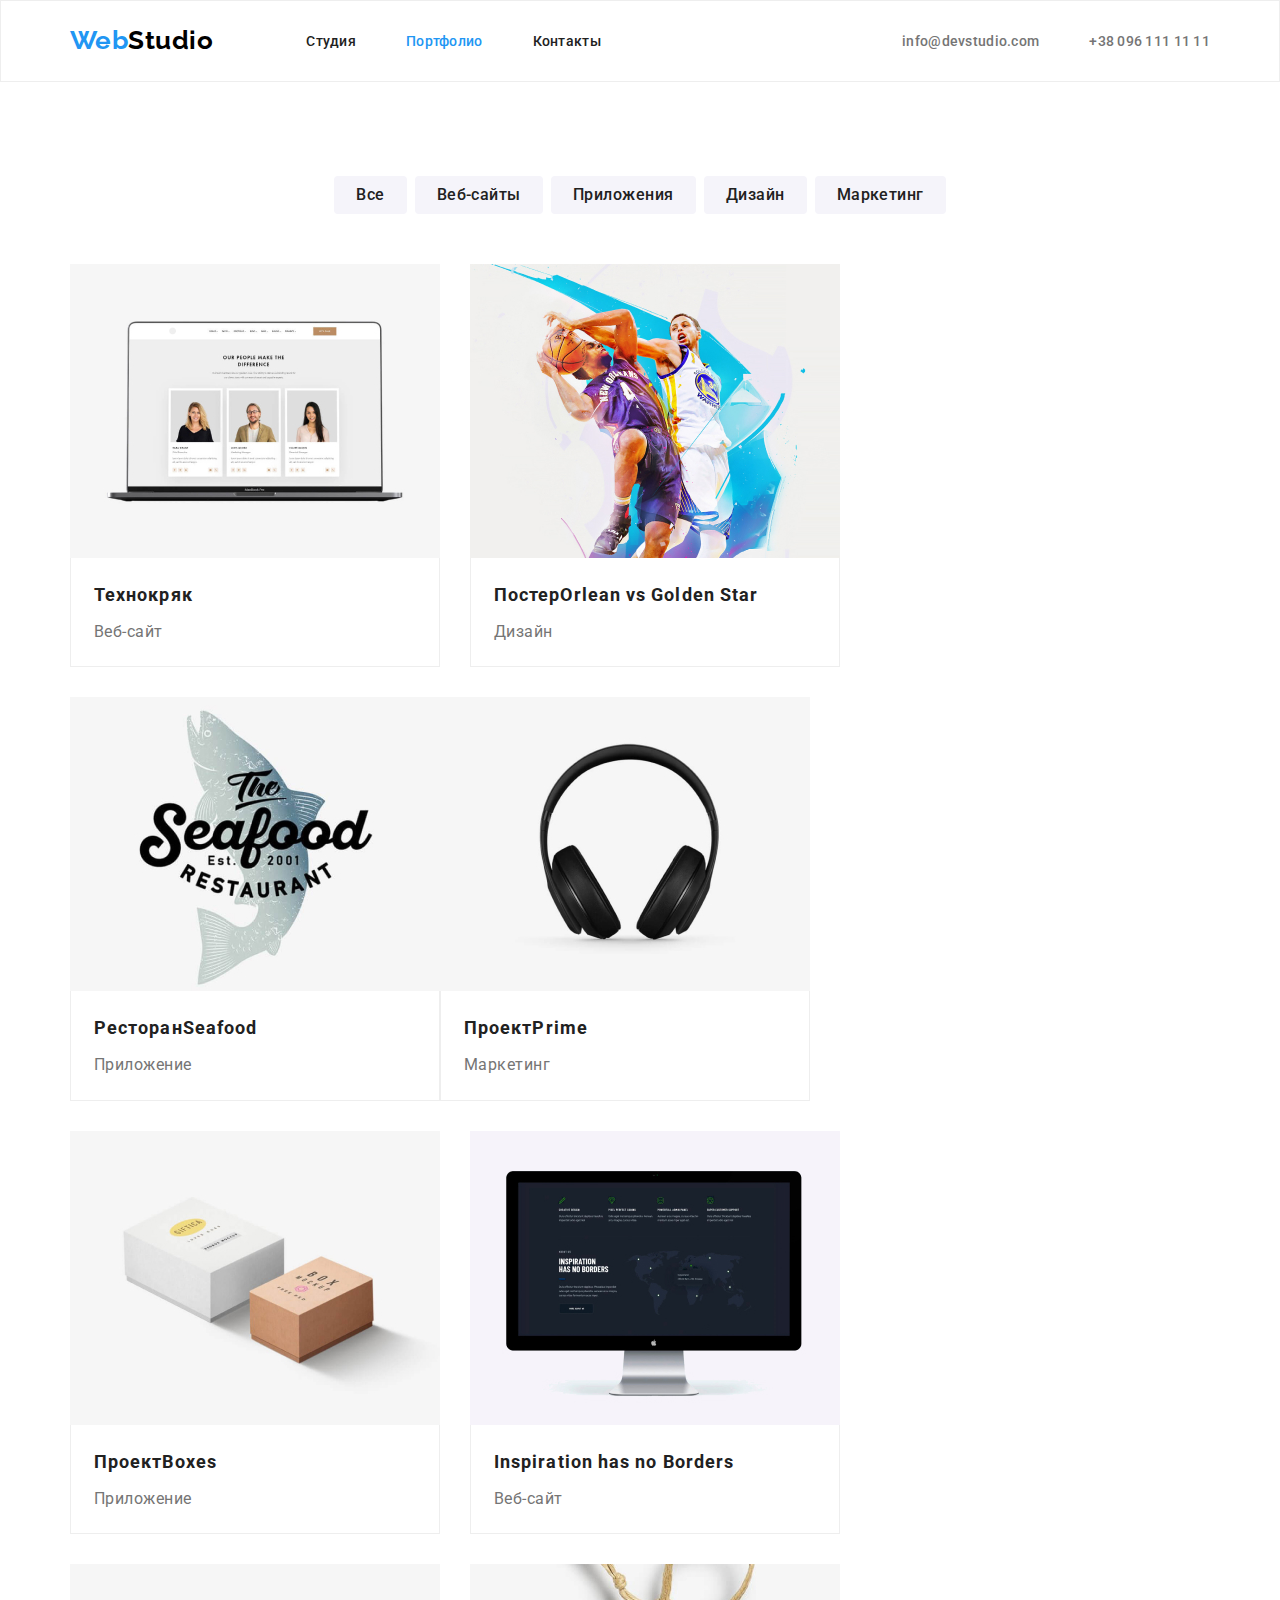
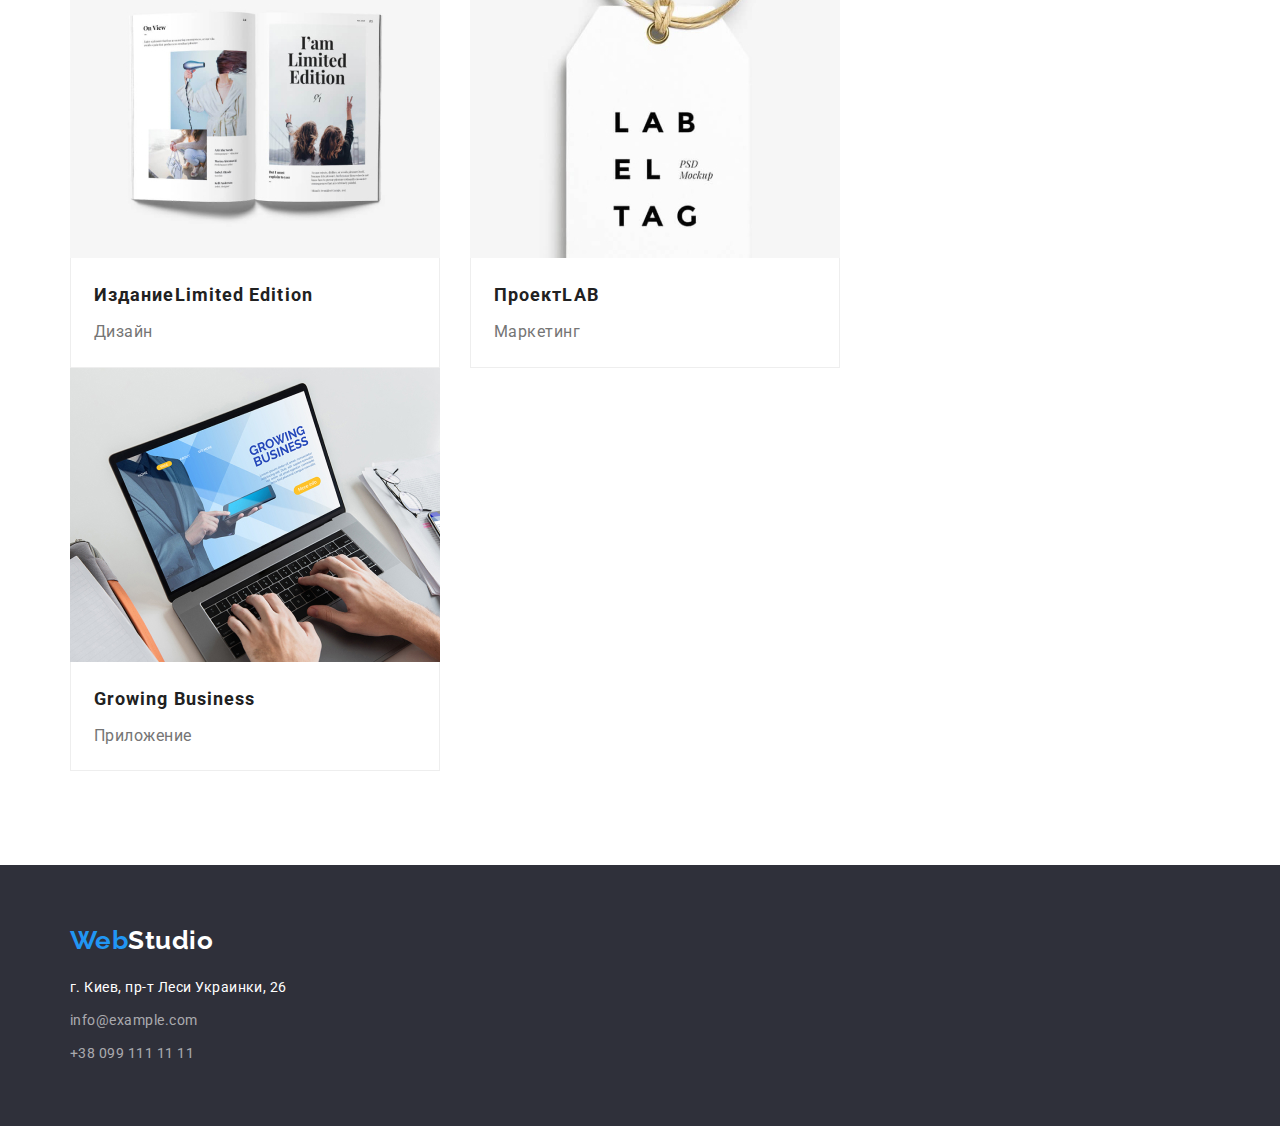
==== portfolio.html @ 7dd32507 "Hw 4" ====
<!DOCTYPE html>
<html lang="ru">
  <head>
    <meta charset="UTF-8" />
    <meta http-equiv="X-UA-Compatible" content="IE=edge" />
    <meta name="viewport" content="width=device-width, initial-scale=1.0" />
    <link
      href="https://fonts.googleapis.com/css2?family=Raleway:wght@700&family=Roboto:wght@400;500;700;900&display=swap"
      rel="stylesheet"
    />
    <link
      href="https://cdnjs.cloudflare.com/ajax/libs/modern-normalize/1.1.0/modern-normalize.min.css"
      rel="stylesheet"
    />
    <link href="./css/styles.css" rel="stylesheet" />
    <title>Портфолио</title>
  </head>
  <body>
    <!--Верхняя линия-->
    <header class="header-section">
      <div class="container header-items">
        <a class="logo-items" href="./index.html"
          ><span class="logo-web" lang="en">Web</span
          ><span class="logo-studio-header" lang="en">Studio</span></a
        >
        <nav class="navigation">
          <ul class="nav-list">
            <li class="nav-item">
              <a class="nav-link" href="./index.html">Студия</a>
            </li>
            <li class="nav-item">
              <a class="nav-link current" href="./portfolio.html">Портфолио</a>
            </li>
            <li class="nav-item"><a class="nav-link" href="">Контакты</a></li>
          </ul>
        </nav>
        <ul class="contact-list">
          <li class="contact-item">
            <a
              class="contact-link icon-envelope"
              href="mailto:info@devstudio.com"
              >info@devstudio.com</a
            >
          </li>
          <li class="contact-item">
            <a class="contact-link icon-smartphone" href="tel:+380961111111"
              >+38 096 111 11 11</a
            >
          </li>
        </ul>
      </div>
    </header>
    <!--Портфолио главный контент -->
    <main>
      <!--Шапка-->
      <section class="section">
        <div class="container">
          <ul class="buttons-list">
            <li class="buttons-item">
              <button class="secondary-button" type="button">Все</button>
            </li>
            <li class="buttons-item">
              <button class="secondary-button" type="button">Веб-сайты</button>
            </li>
            <li class="buttons-item">
              <button class="secondary-button" type="button">Приложения</button>
            </li>
            <li class="buttons-item">
              <button class="secondary-button" type="button">Дизайн</button>
            </li>
            <li class="buttons-item">
              <button class="secondary-button" type="button">Маркетинг</button>
            </li>
          </ul>
          <ul class="portfolio-list">
            <li class="portfolio-item">
              <a href="">
                <img
                  src="./images/img4.jpg"
                  alt="Экран ноутбука с фото"
                  width="370"
              /></a>
              <div class="portfolio-text-wraper">
                <h3 class="portfolio-item-title">Технокряк</h3>
                <p class="portfolio-item-discription">Веб-сайт</p>
              </div>
            </li>
            <li class="portfolio-item">
              <a href="">
                <img
                  src="./images/img5.jpg"
                  alt="Баскетболисты с мячём"
                  width="370"
              /></a>
              <div class="portfolio-text-wraper">
                <h3 class="portfolio-item-title">
                  Постер<span lang="en">Orlean vs Golden Star</span>
                </h3>
                <p class="portfolio-item-discription">Дизайн</p>
              </div>
            </li>
            <li class="portfolio-item">
              <a href="">
                <img
                  src="./images/img6.jpg"
                  alt="Эмблема ресторана"
                  width="370"
              /></a>
              <div class="portfolio-text-wraper">
                <h3 class="portfolio-item-title">
                  Ресторан<span lang="en">Seafood</span>
                </h3>
                <p class="portfolio-item-discription">Приложение</p>
              </div>
            </li>
            <li class="portfolio-item">
              <a href="">
                <img src="./images/img7.jpg" alt="Наушники" width="370"
              /></a>
              <div class="portfolio-text-wraper">
                <h3 class="portfolio-item-title">
                  Проект<span lang="en">Prime</span>
                </h3>
                <p class="portfolio-item-discription">Маркетинг</p>
              </div>
            </li>
            <li class="portfolio-item">
              <a href="">
                <img
                  src="./images/img8.jpg"
                  alt="Две коробки с надписями"
                  width="370"
              /></a>
              <div class="portfolio-text-wraper">
                <h3 class="portfolio-item-title">
                  Проект<span lang="en">Boxes</span>
                </h3>
                <p class="portfolio-item-discription">Приложение</p>
              </div>
            </li>
            <li class="portfolio-item">
              <a href="">
                <img
                  src="./images/img9.jpg"
                  alt="Экран монитора с страницей"
                  width="370"
              /></a>
              <div class="portfolio-text-wraper">
                <h3 class="portfolio-item-title" lang="en">
                  Inspiration has no Borders
                </h3>
                <p class="portfolio-item-discription">Веб-сайт</p>
              </div>
            </li>
            <li class="portfolio-item">
              <a href="">
                <img src="./images/img10.jpg" alt="Открытая книга" width="370"
              /></a>
              <div class="portfolio-text-wraper">
                <h3 class="portfolio-item-title">
                  Издание<span lang="en">Limited Edition</span>
                </h3>
                <p class="portfolio-item-discription">Дизайн</p>
              </div>
            </li>
            <li class="portfolio-item">
              <a href="">
                <img
                  src="./images/img11.jpg"
                  alt="Лейба прямоугольная фон белый"
                  width="370"
              /></a>
              <div class="portfolio-text-wraper">
                <h3 class="portfolio-item-title">
                  Проект<span lang="en">LAB</span>
                </h3>
                <p class="portfolio-item-discription">Маркетинг</p>
              </div>
            </li>
            <li class="portfolio-item">
              <a href="">
                <img
                  src="./images/img12.jpg"
                  alt="Руки на клавиатуре ноутбука"
                  width="370"
              /></a>
              <div class="portfolio-text-wraper">
                <h3 class="portfolio-item-title" lang="en">Growing Business</h3>
                <p class="portfolio-item-discription">Приложение</p>
              </div>
            </li>
          </ul>
        </div>
      </section>
    </main>
    <!--Подвал контакты-->
    <footer class="footer-section">
      <div class="container">
        <a class="logo-items" href="./index.html"
          ><span class="logo-web" lang="en">Web</span
          ><span class="logo-studio-footer" lang="en">Studio</span></a
        >
        <address>
          <ul>
            <li class="footer-contact-item">
              <a
                class="link-map"
                href="https://www.google.com/maps/place/%D0%B1%D1%83%D0%BB.+%D0%9B%D0%B5%D1%81%D0%B8+%D0%A3%D0%BA%D1%80%D0%B0%D0%B8%D0%BD%D0%BA%D0%B8,+26,+%D0%9A%D0%B8%D0%B5%D0%B2,+02000/@50.4265807,30.5361971,17z/data=!3m1!4b1!4m5!3m4!1s0x40d4cf0e033ecbe9:0x57a4dffefec77da0!8m2!3d50.4265807!4d30.5383858?hl=ru"
                target="_blank"
                rel="noopener noreferrer"
                >г. Киев, пр-т Леси Украинки, 26</a
              >
            </li>
            <li class="footer-contact-item">
              <a class="footer-contact-link" href="mailto:info@devstudio.com"
                >info@example.com</a
              >
            </li>
            <li class="footer-contact-item">
              <a class="footer-contact-link" href="tel:+380961111111"
                >+38 099 111 11 11</a
              >
            </li>
          </ul>
        </address>
      </div>
    </footer>
  </body>
</html>
---- css/styles.css ----
html {
  box-sizing: border-box;
}
*,
*::before,
*::after {
  box-sizing: inherit;
}
:root {
  --text-primary: #212121;
  --text-secondary: #757575;
  --accent: #2196f3;
  --logo-primary: #000000;
  --background-primary: #ffffff;
  --background-secondary: #2f303a;
  --background-section: #f5f4fa;
  --footer-contacts: rgba(255, 255, 255, 0.6);
  --border-color: #eeeeee;
}
/*Reset styles*/
h1,
h2,
h3,
h4,
h5,
h6,
p {
  margin: 0;
}
ul {
  margin: 0;
  padding: 0;
  list-style: none;
}
button {
  cursor: pointer;
}
img {
  display: block;
}
address {
  font-style: normal;
}
/*--------------------Stile color and font--------------------*/

body {
  background-color: var(--background-primary);
  font-family: Roboto, sans-serif;
  font-style: normal;
  font-weight: normal;
  letter-spacing: 0.03em;
}
a {
  text-decoration: none;
  font-weight: normal;
}

/* стилизация logo */
.logo-items {
  font-family: Raleway, sans-serif;
  font-weight: 700;
  font-size: 26px;
  line-height: 1.2;
}
.logo-web {
  color: var(--accent);
}
.logo-studio-header {
  color: var(--logo-primary);
}
.logo-studio-footer {
  color: var(--background-primary);
}

/*Стилизация header links*/
.nav-link {
  color: var(--text-primary);
  font-family: inherit;
  font-weight: 500;
  font-size: 14px;
  line-height: 1.15;
  letter-spacing: 0.02em;
}
.nav-link:hover,
.nav-link:focus,
.nav-link.current {
  color: var(--accent);
}

/*Стилизация hero*/
.hero {
  background-color: rgba(196, 196, 196, 1);
  background-image: linear-gradient(
      to right,
      rgba(47, 48, 58, 0.4),
      rgba(47, 48, 58, 0.4)
    ),
    url("../images/hero.jpg");
  background-position: center;
  background-repeat: no-repeat;
  background-size: contain;
}
.hero-title {
  color: var(--background-primary);
  font-weight: 900;
  font-size: 44px;
  line-height: 1.4;
  letter-spacing: 0.09em;
  text-transform: uppercase;
  margin-bottom: 30px;
}

/* стилизация buttons */
.primary-button {
  color: var(--background-primary);
  background-color: var(--accent);
  font-family: inherit;
  font-weight: 700;
  font-size: 16px;
  line-height: 1.9;
  letter-spacing: 0.06em;
}
.secondary-button {
  color: var(--text-primary);
  background-color: var(--background-section);
  font-family: inherit;
  font-weight: 500;
  font-size: 16px;
  line-height: 1.63;
  letter-spacing: 0.03em;
}
.secondary-button:hover,
.secondary-button:focus {
  color: var(--background-primary);
  background-color: var(--accent);
  cursor: pointer;
}
.main-title {
  color: var(--text-primary);
  font-weight: 700;
  font-size: 36px;
  line-height: 1.2;
  text-align: center;
  margin-bottom: 50px;
}
/*стилизация text images*/
.team {
  background-color: var(--background-section);
}
.team-member {
  color: var(--text-primary);
  font-weight: 500;
  font-size: 16px;
  line-height: 1.2;
  text-align: center;
}
.position-member {
  color: var(--text-secondary);
  font-size: 16px;
  line-height: 1.2;
  text-align: center;
}
.item-title {
  color: var(--text-primary);
  font-weight: 700;
  font-size: 14px;
  line-height: 1.15;
}
.item-discription {
  color: var(--text-secondary);
  font-size: 14px;
  line-height: 1.7;
}
.portfolio-item-title {
  color: var(--text-primary);
  font-weight: 700;
  font-size: 18px;
  line-height: 2;
  letter-spacing: 0.06em;
}
.portfolio-item-discription {
  color: var(--text-secondary);
  font-size: 16px;
  line-height: 1.9;
}
/*стилизация links */
.footer-section {
  background-color: var(--background-secondary);
}
.contact-link {
  color: var(--text-secondary);
  font-family: inherit;
  font-style: normal;
  font-weight: 500;
  font-size: 14px;
  line-height: 1.15;
  letter-spacing: 0.02em;
}
.link-map {
  color: var(--background-primary);
}
.footer-contact-link {
  color: var(--footer-contacts);
}
.link-map,
.footer-contact-link {
  font-family: inherit;
  font-style: normal;
  font-weight: 400;
  font-size: 14px;
  line-height: 1.7;
}
.contact-link:hover,
.contact-link:focus,
.link-map:hover,
.link-map:focus,
.footer-contact-link:hover,
.footer-contact-link:focus {
  color: var(--accent);
}
.social-title {
  color: var(--background-primary);
  font-family: inherit;
  font-style: normal;
  font-weight: bold;
  font-size: 14px;
  line-height: 1.14;
  letter-spacing: 0.03em;
  text-transform: uppercase;
}

/*--------------------Stile Flexbox--------------------*/

.container {
  width: 1170px;
  padding: 0 15px;
  margin: 0 auto;
}
.section {
  padding: 94px 0;
}
/*container header*/

.header-section {
  border: 1px solid var(--border-color);
}
.header-items {
  display: flex;
  align-items: center;
}
.navigation {
  margin-left: 93px;
}
.nav-list {
  display: flex;
}
.nav-link {
  display: block;
  padding: 32px 0;
}
.nav-item:not(:last-child) {
  margin-right: 50px;
}
.header-section .contact-list {
  display: flex;
  margin-left: auto;
}

.contact-item:not(:last-child) {
  margin-right: 50px;
}

/*container hero*/

.hero {
  padding: 200px 0;
  text-align: center;
}
.primary-button {
  padding: 10px 32px;
  border-radius: 4px;
}

/*container features*/

.features {
  padding-top: 94px;
}
.features-list {
  display: flex;
  justify-content: space-between;
}
.feature-item {
  width: 270px;
}
.item-title {
  margin-bottom: 10px;
}

/*container doin*/

.doing-img {
  display: flex;
  justify-content: space-between;
}

/*container team*/

.team-list {
  display: flex;
  justify-content: space-between;
}
.team-item {
  background-color: var(--background-primary);
}
.team-title {
  padding: 30px 0;
}
.position-member {
  margin-top: 10px;
}

/*customers*/

.customers-list {
  display: flex;
}
.customers-item {
  display: flex;
  width: 170px;
  height: 92px;
  padding: auto;
  border: 1px solid #afb1b8;
  border-radius: 4px;
}
.customers-item:not(:last-child) {
  margin-right: 30px;
}
.customers-item a {
  width: 106px;
  height: 60px;
  margin: auto;
}
/*social*/

.social-list {
  display: flex;
  margin-top: 16px;
}
.social-item:not(:last-child) {
  margin-right: 10px ;
  
}
/*container buttons*/
button {
  border: 0;
}
.buttons-list {
  box-sizing: border-box;
  display: flex;
  justify-content: center;
  margin-bottom: 50px;
}
.buttons-item:not(:last-child) {
  margin-right: 8px;
}
.secondary-button {
  display: inline-block;
  height: 38px;
  padding: 6px 22px;
  border-radius: 4px;
}

/*container portfolio*/

.portfolio-list {
  display: flex;
  flex-wrap: wrap;
}
.portfolio-item:nth-child(-n + 6) {
  margin-bottom: 30px;
}
.portfolio-item {
  margin-right: 30px;
}
.portfolio-item:nth-child(3n + 3) {
  margin-right: 0;
}
.portfolio-text-wraper {
  padding: 19px 23px;
  border: 1px solid var(--border-color);
  border-top: none;
}
.portfolio-item-discription {
  margin-top: 4px;
}

/*container footer*/
.footer-section {
  padding: 60px 0;
}
address {
  margin-top: 20px;
}
.footer-contact-item:not(:first-child) {
  margin-top: 9px;
}

/*--------------------Decoration--------------------*/

/*header*/

/*.contact-item a {
  display: flex;
  align-items: center;
}
.contact-link::before {
  content: "";
  display: inline-flex;
  align-items: center;
  margin-right: 10px;
  background-repeat: no-repeat;
  background-size: contain;
}

.icon-envelope::before {
  width: 16px;
  height: 12px;
  background-image: url(../images/envelope.svg);
}
.icon-smartphone::before {
  width: 10px;
  height: 16px;
  background-image: url(../images/smartphone.svg);
}*/


/*features*/

.feature-item::before {
  display: block;
  content: "";
  height: 120px;
  background-color: var(--background-section);
  margin-bottom: 30px;
  background-repeat: no-repeat;
  background-position: center;
}
.icon-antena::before {
  background-image: url(../images/antena.svg);
}
.icon-watch::before {
  background-image: url(../images/watch.svg);
}
.icon-vector::before {
  background-image: url(../images/vector.svg);
}
.icon-astronaut::before {
  background-image: url(../images/astronaut.svg);
}
/*social*/
.social-links {
  display: flex;
  justify-content: center;
  height: 44px;
}
/*.team-title {
  display: block;
  content: "";
  height: 44px;
  margin-top: 16px;
  background-image: url(../images);
  background-size: 44px 44px;
  background-repeat: no-repeat;
  background-position: center;
}*/

/*footer*/

.icon-instagram {
}
.icon-twitter {
}
.icon-facebook {
}
.icon-lincedin {
}

.social-title::after {
  content: "";
}
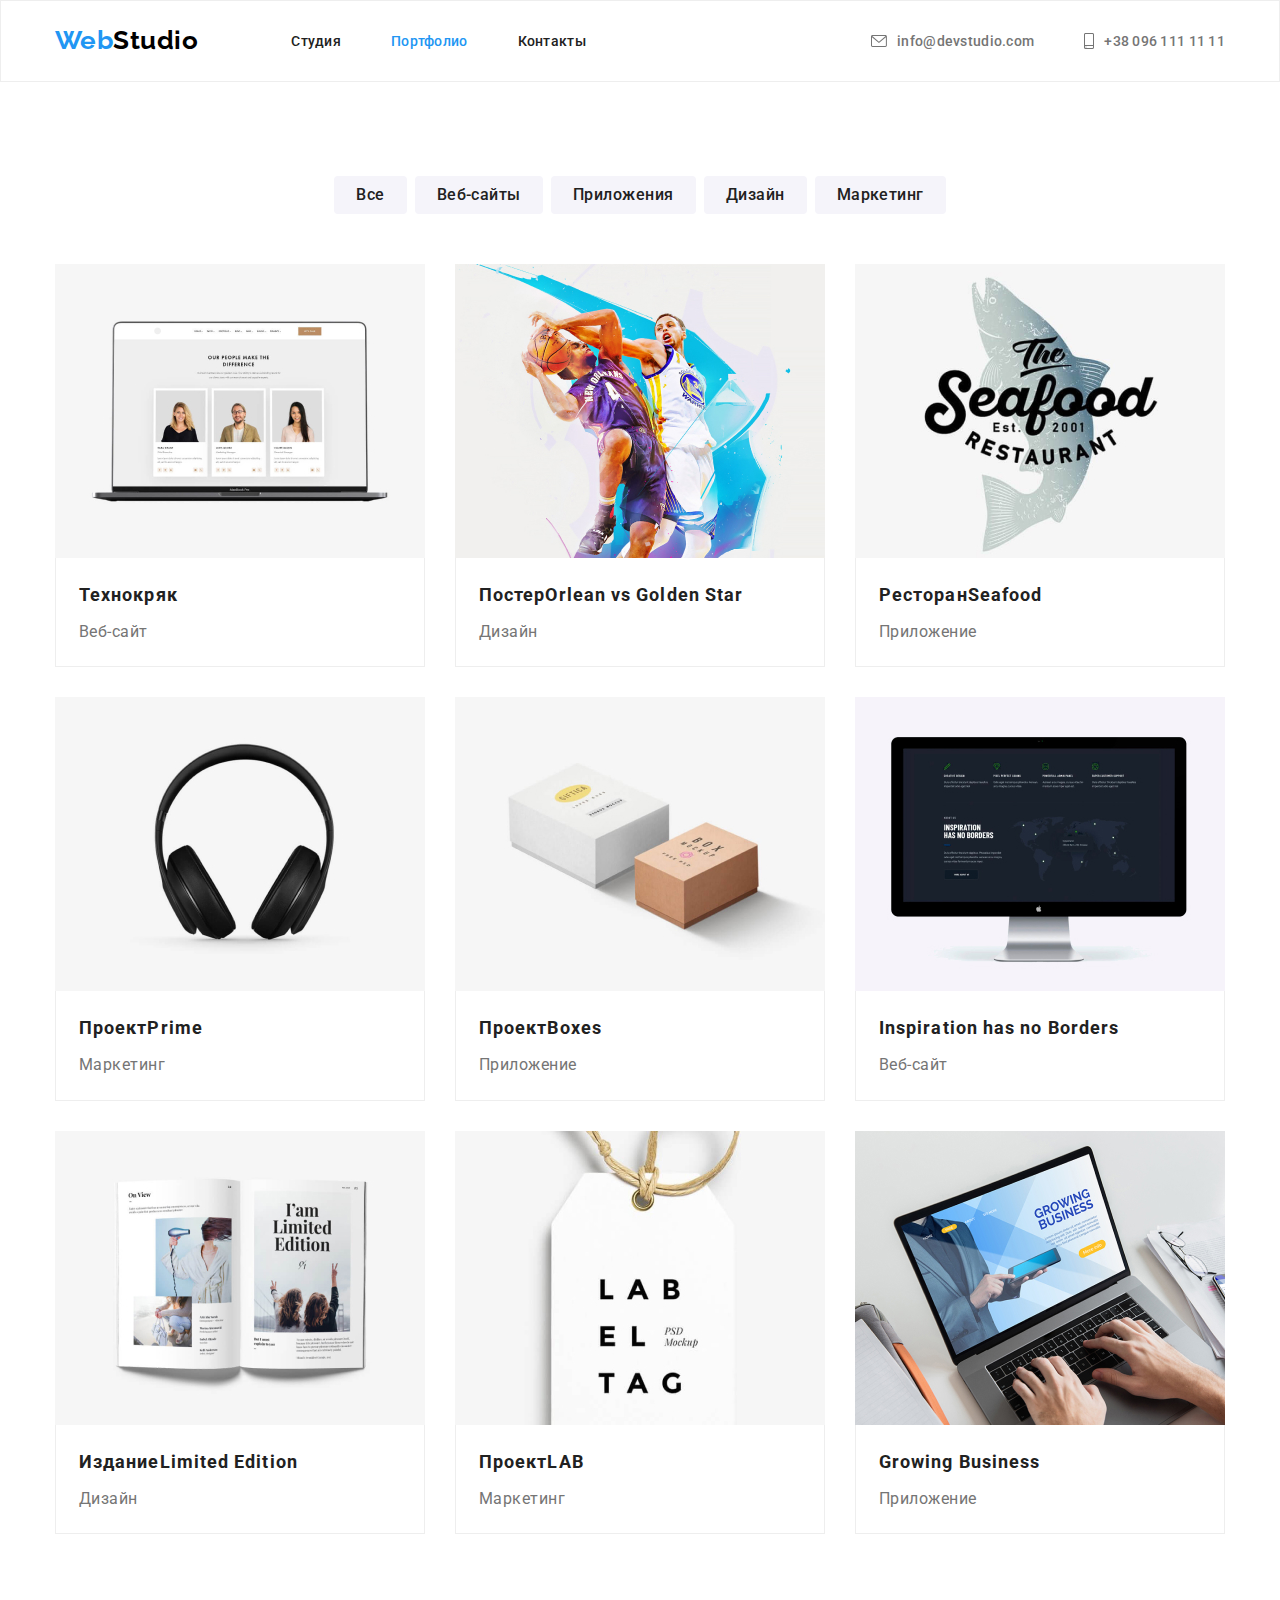
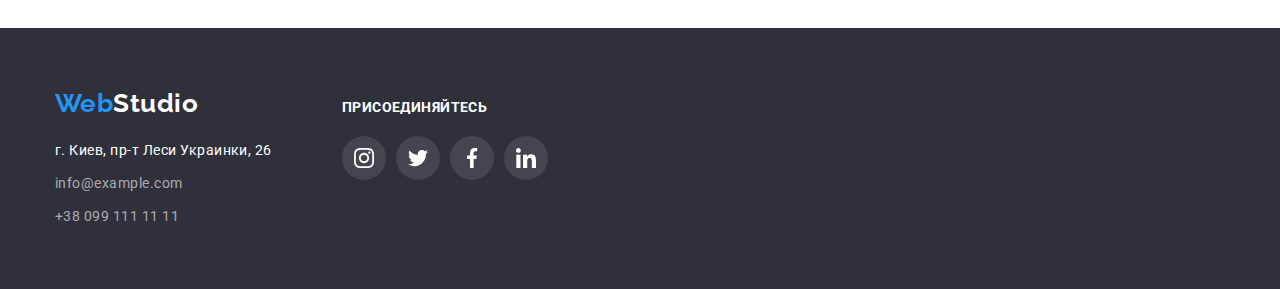
==== commit f8801894: "ДЗ 4" ====
--- a/portfolio.html
+++ b/portfolio.html
@@ -4,16 +4,17 @@
     <meta charset="UTF-8" />
     <meta http-equiv="X-UA-Compatible" content="IE=edge" />
     <meta name="viewport" content="width=device-width, initial-scale=1.0" />
+    <title>Portfolio</title>
     <link
       href="https://fonts.googleapis.com/css2?family=Raleway:wght@700&family=Roboto:wght@400;500;700;900&display=swap"
       rel="stylesheet"
     />
     <link
+      rel="stylesheet"
       href="https://cdnjs.cloudflare.com/ajax/libs/modern-normalize/1.1.0/modern-normalize.min.css"
-      rel="stylesheet"
     />
     <link href="./css/styles.css" rel="stylesheet" />
-    <title>Портфолио</title>
+    <title>Portfolio</title>
   </head>
   <body>
     <!--Верхняя линия-->
@@ -36,15 +37,19 @@
         </nav>
         <ul class="contact-list">
           <li class="contact-item">
-            <a
-              class="contact-link icon-envelope"
-              href="mailto:info@devstudio.com"
-              >info@devstudio.com</a
+            
+            <a class="contact-link" href="mailto:info@devstudio.com"
+              ><svg class="contanct-icon-envelope">
+              <use href="./images/icons.svg#icon-envelope"></use>
+            </svg>info@devstudio.com</a
             >
           </li>
           <li class="contact-item">
-            <a class="contact-link icon-smartphone" href="tel:+380961111111"
-              >+38 096 111 11 11</a
+            
+            <a class="contact-link" href="tel:+380961111111"
+              ><svg class="contanct-icon-smartphone">
+              <use href="./images/icons.svg#icon-smartphone"></use>
+            </svg>+38 096 111 11 11</a
             >
           </li>
         </ul>
@@ -196,6 +201,7 @@
     <!--Подвал контакты-->
     <footer class="footer-section">
       <div class="container">
+        <div>
         <a class="logo-items" href="./index.html"
           ><span class="logo-web" lang="en">Web</span
           ><span class="logo-studio-footer" lang="en">Studio</span></a
@@ -224,6 +230,40 @@
           </ul>
         </address>
       </div>
+        <div class="social">
+          <h4 class="social-title">ПРИСОЕДИНЯЙТЕСЬ</h4>
+          <ul class="social-list">
+            <li class="social-item">
+              <a href="" class="social-link"
+                ><svg class="social-icon" width="20" height="20">
+                  <use href="./images/icons.svg#icon-instagram"></use>
+                </svg>
+              </a>
+            </li>
+            <li class="social-item">
+              <a href="" class="social-link"
+                ><svg class="social-icon" width="20" height="20">
+                  <use href="./images/icons.svg#icon-twitter"></use>
+                </svg>
+              </a>
+            </li>
+            <li class="social-item">
+              <a href="" class="social-link"
+                ><svg class="social-icon" width="20" height="20">
+                  <use href="./images/icons.svg#icon-facebook"></use>
+                </svg>
+              </a>
+            </li>
+            <li class="social-item">
+              <a href="" class="social-link"
+                ><svg class="social-icon" width="20" height="20">
+                  <use href="./images/icons.svg#icon-linkedin"></use>
+                </svg>
+              </a>
+            </li>
+          </ul>
+        </div>
+      </div>
     </footer>
   </body>
-</html>
+</html>--- a/css/styles.css
+++ b/css/styles.css
@@ -1,5 +1,5 @@
 html {
-  box-sizing: border-box;
+    box-sizing: border-box;
 }
 *,
 *::before,
@@ -16,6 +16,7 @@
   --background-section: #f5f4fa;
   --footer-contacts: rgba(255, 255, 255, 0.6);
   --border-color: #eeeeee;
+  --icon-color: #afb1b8;
 }
 /*Reset styles*/
 h1,
@@ -90,15 +91,6 @@
 /*Стилизация hero*/
 .hero {
   background-color: rgba(196, 196, 196, 1);
-  background-image: linear-gradient(
-      to right,
-      rgba(47, 48, 58, 0.4),
-      rgba(47, 48, 58, 0.4)
-    ),
-    url("../images/hero.jpg");
-  background-position: center;
-  background-repeat: no-repeat;
-  background-size: contain;
 }
 .hero-title {
   color: var(--background-primary);
@@ -232,7 +224,7 @@
 /*--------------------Stile Flexbox--------------------*/
 
 .container {
-  width: 1170px;
+  width: 1200px;
   padding: 0 15px;
   margin: 0 auto;
 }
@@ -293,6 +285,7 @@
 .feature-item {
   width: 270px;
 }
+
 .item-title {
   margin-bottom: 10px;
 }
@@ -320,37 +313,7 @@
   margin-top: 10px;
 }
 
-/*customers*/
-
-.customers-list {
-  display: flex;
-}
-.customers-item {
-  display: flex;
-  width: 170px;
-  height: 92px;
-  padding: auto;
-  border: 1px solid #afb1b8;
-  border-radius: 4px;
-}
-.customers-item:not(:last-child) {
-  margin-right: 30px;
-}
-.customers-item a {
-  width: 106px;
-  height: 60px;
-  margin: auto;
-}
-/*social*/
-
-.social-list {
-  display: flex;
-  margin-top: 16px;
-}
-.social-item:not(:last-child) {
-  margin-right: 10px ;
-  
-}
+
 /*container buttons*/
 button {
   border: 0;
@@ -410,31 +373,41 @@
 
 /*header*/
 
-/*.contact-item a {
+.contact-link {
   display: flex;
   align-items: center;
 }
-.contact-link::before {
-  content: "";
-  display: inline-flex;
-  align-items: center;
-  margin-right: 10px;
-  background-repeat: no-repeat;
-  background-size: contain;
-}
-
-.icon-envelope::before {
+.contanct-icon-envelope {
   width: 16px;
   height: 12px;
-  background-image: url(../images/envelope.svg);
-}
-.icon-smartphone::before {
+  margin-right: 10px;
+  cursor: pointer;
+}
+.contanct-icon-envelope {
+  fill: currentColor;
+}
+.contanct-icon-smartphone {
   width: 10px;
   height: 16px;
-  background-image: url(../images/smartphone.svg);
-}*/
-
-
+  margin-right: 10px;
+  cursor: pointer;
+}
+.contanct-icon-smartphone {
+  fill: currentColor;
+}
+ /*hero*/
+
+.hero {
+  
+  background-image: linear-gradient(
+      to right,
+      rgba(47, 48, 58, 0.4),
+      rgba(47, 48, 58, 0.4)
+    ),
+    url("../images/hero.jpg");
+  background-position: center;
+  background-repeat: no-repeat;
+}
 /*features*/
 
 .feature-item::before {
@@ -458,34 +431,110 @@
 .icon-astronaut::before {
   background-image: url(../images/astronaut.svg);
 }
-/*social*/
-.social-links {
+
+/*team social*/
+
+.team-social-list {
   display: flex;
   justify-content: center;
+  margin-top: 16px;
+}
+.team-social-item {
+  width: 44px;
   height: 44px;
 }
-/*.team-title {
-  display: block;
-  content: "";
+.team-social-item:not(:last-child) {
+  margin-right: 10px;
+}
+.team-social-link {
+  width: 100%;
+  height: 100%;
+  border-radius: 50%;
+  display: flex;
+  align-items: center;
+  justify-content: center;
+  background-color: var(--background-primary);
+}
+.team-social-link:hover,
+.team-social-link:focus {
+  background-color: var(--accent);
+}
+.team-social-icon {
+  fill: var(--icon-color);
+}
+.team-social-link:hover .team-social-icon,
+.team-social-link:focus .team-social-icon {
+  fill: var(--background-primary);
+}
+
+/*customers*/
+
+.customers-list {
+  display: flex;
+}
+.customers-link {
+  display: flex;
+  align-items: center;
+  justify-content: center;
+  width: 170px;
+  height: 92px;
+  border: 1px solid #afb1b8;
+  border-radius: 4px;
+  background-color: var(--background-primary);
+}
+.customers-item:not(:last-child) {
+  margin-right: 30px;
+}
+.customers-link:hover,
+.customers-link:focus {
+  border-color: var(--accent);
+}
+.customers-icon {
+  fill: var(--icon-color);
+}
+.customers-link:hover .customers-icon,
+.customers-link:focus .customers-icon{
+  fill: var(--accent);
+}
+
+
+/*footer social*/
+
+.footer-section {
+  display: flex;
+  align-items: center;
+}
+.footer-section .container {
+  display: flex;
+}
+.social {
+  margin-left: 70px;
+  padding-top: 12px;
+}
+.social-list {
+  display: flex;
+  margin-top: 20px;
+}
+.social-item {
+  width: 44px;
   height: 44px;
-  margin-top: 16px;
-  background-image: url(../images);
-  background-size: 44px 44px;
-  background-repeat: no-repeat;
-  background-position: center;
-}*/
-
-/*footer*/
-
-.icon-instagram {
-}
-.icon-twitter {
-}
-.icon-facebook {
-}
-.icon-lincedin {
-}
-
-.social-title::after {
-  content: "";
-}
+}
+.social-item:not(:last-child) {
+  margin-right: 10px;
+}
+.social-link {
+  width: 100%;
+  height: 100%;
+  border-radius: 50%;
+  display: flex;
+  align-items: center;
+  justify-content: center;
+  background-color: rgba(255, 255, 255, 0.1);
+}
+.social-link:hover,
+.social-link:focus {
+  background-color: var(--accent);
+}
+.social-icon {
+  fill: var(--background-primary);
+}
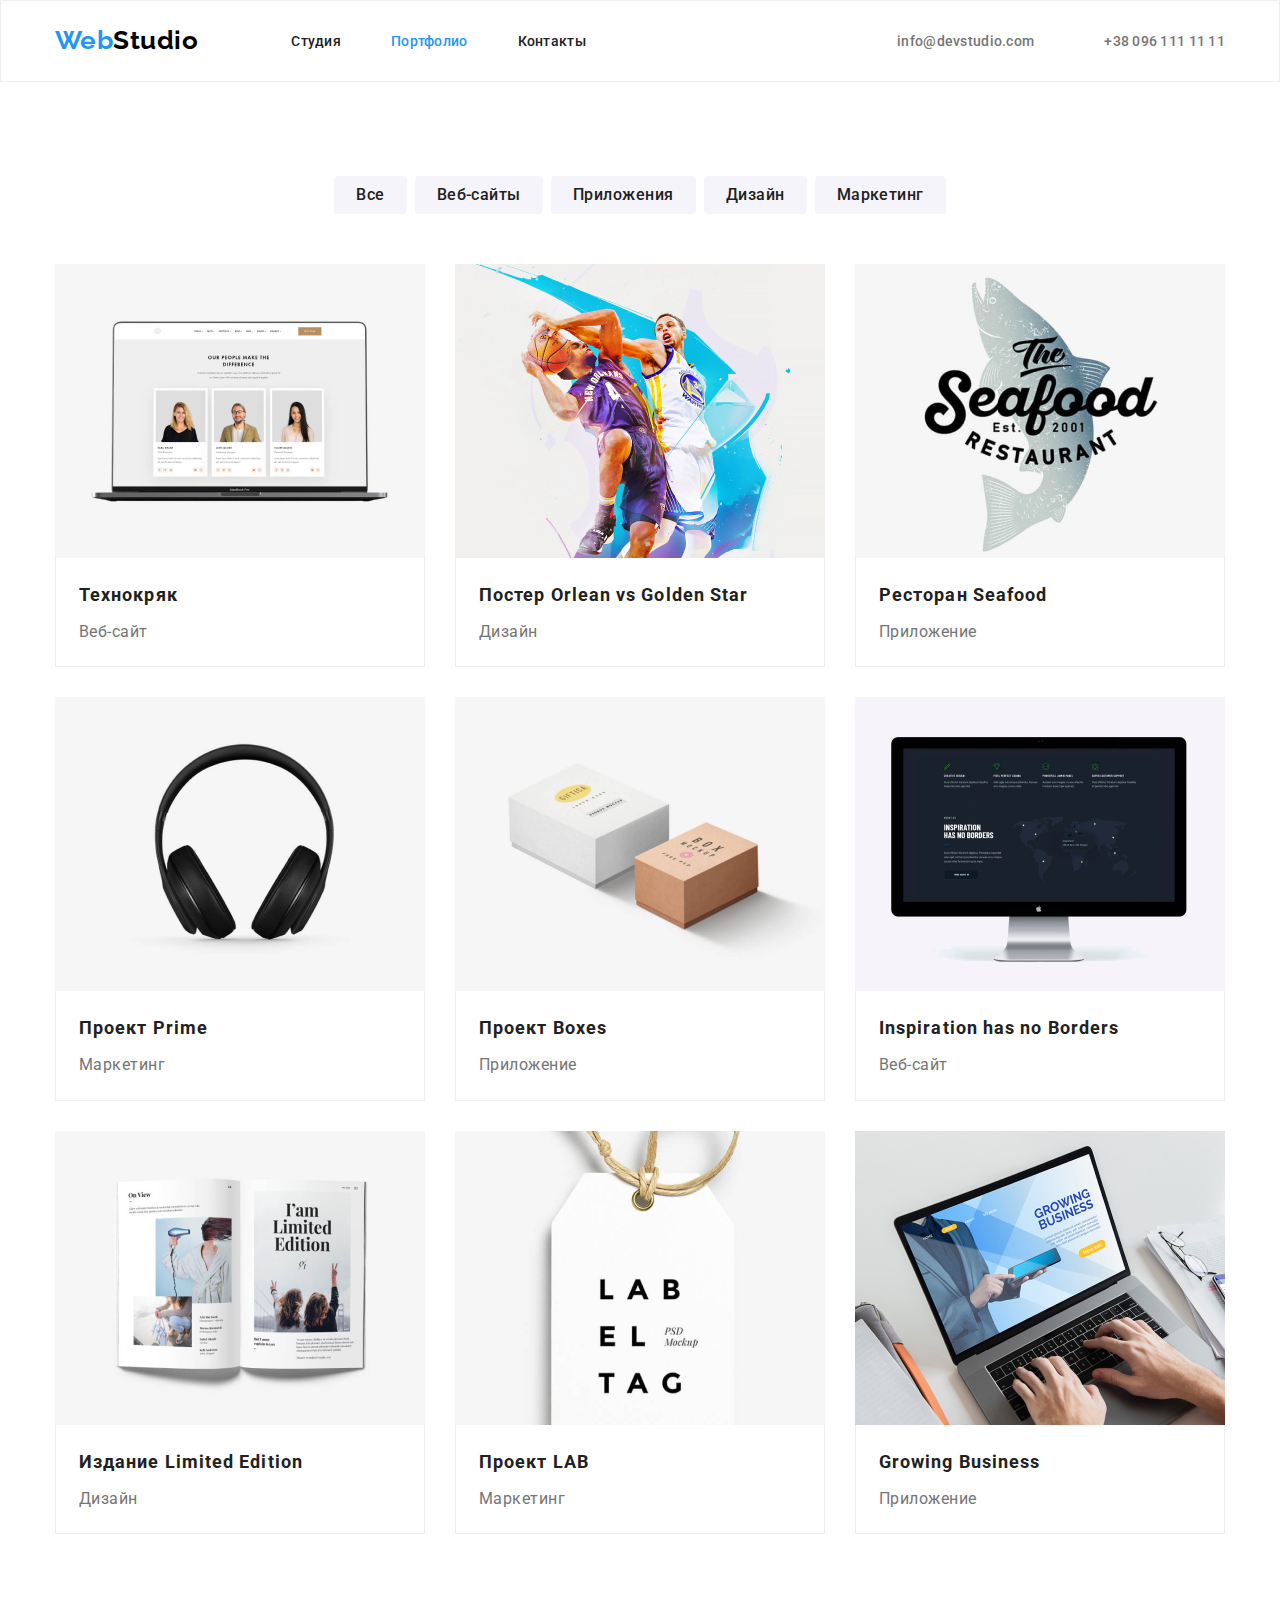
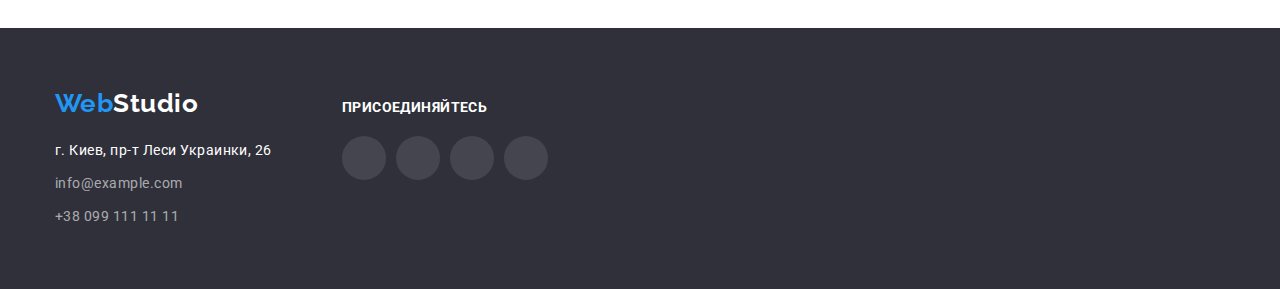
==== commit b68a8b80: "HW 4" ====
--- a/portfolio.html
+++ b/portfolio.html
@@ -20,10 +20,10 @@
     <!--Верхняя линия-->
     <header class="header-section">
       <div class="container header-items">
-        <a class="logo-items" href="./index.html"
-          ><span class="logo-web" lang="en">Web</span
-          ><span class="logo-studio-header" lang="en">Studio</span></a
-        >
+        <a class="logo-items" href="./index.html">
+          <span class="logo-web" lang="en">Web</span
+          ><span class="logo-studio-header" lang="en">Studio</span>
+        </a>
         <nav class="navigation">
           <ul class="nav-list">
             <li class="nav-item">
@@ -37,20 +37,20 @@
         </nav>
         <ul class="contact-list">
           <li class="contact-item">
-            
-            <a class="contact-link" href="mailto:info@devstudio.com"
-              ><svg class="contanct-icon-envelope">
-              <use href="./images/icons.svg#icon-envelope"></use>
-            </svg>info@devstudio.com</a
-            >
+            <a class="contact-link" href="mailto:info@devstudio.com">
+              <svg class="contanct-icon-envelope">
+                <use href="./images/iconso.svg#icon-envelope"></use>
+              </svg>
+              info@devstudio.com
+            </a>
           </li>
           <li class="contact-item">
-            
-            <a class="contact-link" href="tel:+380961111111"
-              ><svg class="contanct-icon-smartphone">
-              <use href="./images/icons.svg#icon-smartphone"></use>
-            </svg>+38 096 111 11 11</a
-            >
+            <a class="contact-link" href="tel:+380961111111">
+              <svg class="contanct-icon-smartphone">
+                <use href="./images/iconso.svg#icon-smartphone"></use>
+              </svg>
+              +38 096 111 11 11
+            </a>
           </li>
         </ul>
       </div>
@@ -79,116 +79,99 @@
           </ul>
           <ul class="portfolio-list">
             <li class="portfolio-item">
-              <a href="">
-                <img
-                  src="./images/img4.jpg"
-                  alt="Экран ноутбука с фото"
-                  width="370"
-              /></a>
+              <a class="portfolio-link" href="">
+                <img src="./images/img4.jpg" alt="Экран ноутбука с фото" width="370" />
+              </a>
               <div class="portfolio-text-wraper">
                 <h3 class="portfolio-item-title">Технокряк</h3>
                 <p class="portfolio-item-discription">Веб-сайт</p>
               </div>
             </li>
             <li class="portfolio-item">
-              <a href="">
-                <img
-                  src="./images/img5.jpg"
-                  alt="Баскетболисты с мячём"
-                  width="370"
+              <a class="portfolio-link" href="">
+                <img src="./images/img5.jpg" alt="Баскетболисты с мячём" width="370" />
+              </a>
+              <div class="portfolio-text-wraper">
+                <h3 class="portfolio-item-title">
+                  Постер
+                  <span lang="en">Orlean vs Golden Star</span>
+                </h3>
+                <p class="portfolio-item-discription">Дизайн</p>
+              </div>
+            </li>
+            <li class="portfolio-item">
+              <a class="portfolio-link" href=""
+                ><img src="./images/img6.jpg" alt="Эмблема ресторана" width="370"
               /></a>
               <div class="portfolio-text-wraper">
                 <h3 class="portfolio-item-title">
-                  Постер<span lang="en">Orlean vs Golden Star</span>
+                  Ресторан
+                  <span lang="en">Seafood</span>
+                </h3>
+                <p class="portfolio-item-discription">Приложение</p>
+              </div>
+            </li>
+            <li class="portfolio-item">
+              <a class="portfolio-link" href=""
+                ><img src="./images/img7.jpg" alt="Наушники" width="370"
+              /></a>
+              <div class="portfolio-text-wraper">
+                <h3 class="portfolio-item-title">
+                  Проект
+                  <span lang="en">Prime</span>
+                </h3>
+                <p class="portfolio-item-discription">Маркетинг</p>
+              </div>
+            </li>
+            <li class="portfolio-item">
+              <a class="portfolio-link" href="">
+                <img src="./images/img8.jpg" alt="Две коробки с надписями" width="370" />
+              </a>
+              <div class="portfolio-text-wraper">
+                <h3 class="portfolio-item-title">
+                  Проект
+                  <span lang="en">Boxes</span>
+                </h3>
+                <p class="portfolio-item-discription">Приложение</p>
+              </div>
+            </li>
+            <li class="portfolio-item">
+              <a class="portfolio-link" href="">
+                <img src="./images/img9.jpg" alt="Экран монитора с страницей" width="370" />
+              </a>
+              <div class="portfolio-text-wraper">
+                <h3 class="portfolio-item-title" lang="en">Inspiration has no Borders</h3>
+                <p class="portfolio-item-discription">Веб-сайт</p>
+              </div>
+            </li>
+            <li class="portfolio-item">
+              <a class="portfolio-link" href=""
+                ><img src="./images/img10.jpg" alt="Открытая книга" width="370"
+              /></a>
+              <div class="portfolio-text-wraper">
+                <h3 class="portfolio-item-title">
+                  Издание
+                  <span lang="en">Limited Edition</span>
                 </h3>
                 <p class="portfolio-item-discription">Дизайн</p>
               </div>
             </li>
             <li class="portfolio-item">
-              <a href="">
-                <img
-                  src="./images/img6.jpg"
-                  alt="Эмблема ресторана"
-                  width="370"
-              /></a>
-              <div class="portfolio-text-wraper">
-                <h3 class="portfolio-item-title">
-                  Ресторан<span lang="en">Seafood</span>
-                </h3>
-                <p class="portfolio-item-discription">Приложение</p>
-              </div>
-            </li>
-            <li class="portfolio-item">
-              <a href="">
-                <img src="./images/img7.jpg" alt="Наушники" width="370"
-              /></a>
-              <div class="portfolio-text-wraper">
-                <h3 class="portfolio-item-title">
-                  Проект<span lang="en">Prime</span>
+              <a class="portfolio-link" href="">
+                <img src="./images/img11.jpg" alt="Лейба прямоугольная фон белый" width="370" />
+              </a>
+              <div class="portfolio-text-wraper">
+                <h3 class="portfolio-item-title">
+                  Проект
+                  <span lang="en">LAB</span>
                 </h3>
                 <p class="portfolio-item-discription">Маркетинг</p>
               </div>
             </li>
             <li class="portfolio-item">
-              <a href="">
-                <img
-                  src="./images/img8.jpg"
-                  alt="Две коробки с надписями"
-                  width="370"
-              /></a>
-              <div class="portfolio-text-wraper">
-                <h3 class="portfolio-item-title">
-                  Проект<span lang="en">Boxes</span>
-                </h3>
-                <p class="portfolio-item-discription">Приложение</p>
-              </div>
-            </li>
-            <li class="portfolio-item">
-              <a href="">
-                <img
-                  src="./images/img9.jpg"
-                  alt="Экран монитора с страницей"
-                  width="370"
-              /></a>
-              <div class="portfolio-text-wraper">
-                <h3 class="portfolio-item-title" lang="en">
-                  Inspiration has no Borders
-                </h3>
-                <p class="portfolio-item-discription">Веб-сайт</p>
-              </div>
-            </li>
-            <li class="portfolio-item">
-              <a href="">
-                <img src="./images/img10.jpg" alt="Открытая книга" width="370"
-              /></a>
-              <div class="portfolio-text-wraper">
-                <h3 class="portfolio-item-title">
-                  Издание<span lang="en">Limited Edition</span>
-                </h3>
-                <p class="portfolio-item-discription">Дизайн</p>
-              </div>
-            </li>
-            <li class="portfolio-item">
-              <a href="">
-                <img
-                  src="./images/img11.jpg"
-                  alt="Лейба прямоугольная фон белый"
-                  width="370"
-              /></a>
-              <div class="portfolio-text-wraper">
-                <h3 class="portfolio-item-title">
-                  Проект<span lang="en">LAB</span>
-                </h3>
-                <p class="portfolio-item-discription">Маркетинг</p>
-              </div>
-            </li>
-            <li class="portfolio-item">
-              <a href="">
-                <img
-                  src="./images/img12.jpg"
-                  alt="Руки на клавиатуре ноутбука"
-                  width="370"
-              /></a>
+              <a class="portfolio-link" href="">
+                <img src="./images/img12.jpg" alt="Руки на клавиатуре ноутбука" width="370" />
+              </a>
               <div class="portfolio-text-wraper">
                 <h3 class="portfolio-item-title" lang="en">Growing Business</h3>
                 <p class="portfolio-item-discription">Приложение</p>
@@ -202,62 +185,59 @@
     <footer class="footer-section">
       <div class="container">
         <div>
-        <a class="logo-items" href="./index.html"
-          ><span class="logo-web" lang="en">Web</span
-          ><span class="logo-studio-footer" lang="en">Studio</span></a
-        >
-        <address>
-          <ul>
-            <li class="footer-contact-item">
-              <a
-                class="link-map"
-                href="https://www.google.com/maps/place/%D0%B1%D1%83%D0%BB.+%D0%9B%D0%B5%D1%81%D0%B8+%D0%A3%D0%BA%D1%80%D0%B0%D0%B8%D0%BD%D0%BA%D0%B8,+26,+%D0%9A%D0%B8%D0%B5%D0%B2,+02000/@50.4265807,30.5361971,17z/data=!3m1!4b1!4m5!3m4!1s0x40d4cf0e033ecbe9:0x57a4dffefec77da0!8m2!3d50.4265807!4d30.5383858?hl=ru"
-                target="_blank"
-                rel="noopener noreferrer"
-                >г. Киев, пр-т Леси Украинки, 26</a
-              >
-            </li>
-            <li class="footer-contact-item">
-              <a class="footer-contact-link" href="mailto:info@devstudio.com"
-                >info@example.com</a
-              >
-            </li>
-            <li class="footer-contact-item">
-              <a class="footer-contact-link" href="tel:+380961111111"
-                >+38 099 111 11 11</a
-              >
-            </li>
-          </ul>
-        </address>
-      </div>
+          <a class="logo-items" href="./index.html">
+            <span class="logo-web" lang="en">Web</span
+            ><span class="logo-studio-footer" lang="en">Studio</span>
+          </a>
+          <address>
+            <ul>
+              <li class="footer-contact-item">
+                <a
+                  class="link-map"
+                  href="https://www.google.com/maps/place/%D0%B1%D1%83%D0%BB.+%D0%9B%D0%B5%D1%81%D0%B8+%D0%A3%D0%BA%D1%80%D0%B0%D0%B8%D0%BD%D0%BA%D0%B8,+26,+%D0%9A%D0%B8%D0%B5%D0%B2,+02000/@50.4265807,30.5361971,17z/data=!3m1!4b1!4m5!3m4!1s0x40d4cf0e033ecbe9:0x57a4dffefec77da0!8m2!3d50.4265807!4d30.5383858?hl=ru"
+                  target="_blank"
+                  rel="noopener noreferrer"
+                >
+                  г. Киев, пр-т Леси Украинки, 26
+                </a>
+              </li>
+              <li class="footer-contact-item">
+                <a class="footer-contact-link" href="mailto:info@devstudio.com">info@example.com</a>
+              </li>
+              <li class="footer-contact-item">
+                <a class="footer-contact-link" href="tel:+380961111111">+38 099 111 11 11</a>
+              </li>
+            </ul>
+          </address>
+        </div>
         <div class="social">
           <h4 class="social-title">ПРИСОЕДИНЯЙТЕСЬ</h4>
           <ul class="social-list">
             <li class="social-item">
-              <a href="" class="social-link"
-                ><svg class="social-icon" width="20" height="20">
-                  <use href="./images/icons.svg#icon-instagram"></use>
-                </svg>
-              </a>
-            </li>
-            <li class="social-item">
-              <a href="" class="social-link"
-                ><svg class="social-icon" width="20" height="20">
-                  <use href="./images/icons.svg#icon-twitter"></use>
-                </svg>
-              </a>
-            </li>
-            <li class="social-item">
-              <a href="" class="social-link"
-                ><svg class="social-icon" width="20" height="20">
-                  <use href="./images/icons.svg#icon-facebook"></use>
-                </svg>
-              </a>
-            </li>
-            <li class="social-item">
-              <a href="" class="social-link"
-                ><svg class="social-icon" width="20" height="20">
-                  <use href="./images/icons.svg#icon-linkedin"></use>
+              <a href="" class="social-link">
+                <svg class="social-icon" width="20" height="20">
+                  <use href="./images/iconso.svg#icon-instagram"></use>
+                </svg>
+              </a>
+            </li>
+            <li class="social-item">
+              <a href="" class="social-link">
+                <svg class="social-icon" width="20" height="20">
+                  <use href="./images/iconso.svg#icon-twitter"></use>
+                </svg>
+              </a>
+            </li>
+            <li class="social-item">
+              <a href="" class="social-link">
+                <svg class="social-icon" width="20" height="20">
+                  <use href="./images/iconso.svg#icon-facebook"></use>
+                </svg>
+              </a>
+            </li>
+            <li class="social-item">
+              <a href="" class="social-link">
+                <svg class="social-icon" width="20" height="20">
+                  <use href="./images/iconso.svg#icon-linkedin"></use>
                 </svg>
               </a>
             </li>
@@ -266,4 +246,4 @@
       </div>
     </footer>
   </body>
-</html>+</html>
--- a/css/styles.css
+++ b/css/styles.css
@@ -1,5 +1,5 @@
 html {
-    box-sizing: border-box;
+  box-sizing: border-box;
 }
 *,
 *::before,
@@ -313,7 +313,6 @@
   margin-top: 10px;
 }
 
-
 /*container buttons*/
 button {
   border: 0;
@@ -395,16 +394,11 @@
 .contanct-icon-smartphone {
   fill: currentColor;
 }
- /*hero*/
+/*hero*/
 
 .hero {
-  
-  background-image: linear-gradient(
-      to right,
-      rgba(47, 48, 58, 0.4),
-      rgba(47, 48, 58, 0.4)
-    ),
-    url("../images/hero.jpg");
+  background-image: linear-gradient(to right, rgba(47, 48, 58, 0.4), rgba(47, 48, 58, 0.4)),
+    url('../images/hero.jpg');
   background-position: center;
   background-repeat: no-repeat;
 }
@@ -412,7 +406,7 @@
 
 .feature-item::before {
   display: block;
-  content: "";
+  content: '';
   height: 120px;
   background-color: var(--background-section);
   margin-bottom: 30px;
@@ -454,19 +448,21 @@
   align-items: center;
   justify-content: center;
   background-color: var(--background-primary);
+  color: var(--icon-color);
 }
 .team-social-link:hover,
 .team-social-link:focus {
   background-color: var(--accent);
+  color: var(--background-primary);
 }
 .team-social-icon {
-  fill: var(--icon-color);
-}
-.team-social-link:hover .team-social-icon,
-.team-social-link:focus .team-social-icon {
-  fill: var(--background-primary);
-}
-
+  fill: currentColor;
+}
+.team-item {
+  box-shadow: 0px 1px 3px rgba(0, 0, 0, 0.12), 0px 1px 1px rgba(0, 0, 0, 0.14),
+    0px 2px 1px rgba(0, 0, 0, 0.2);
+  border-radius: 0px 0px 4px 4px;
+}
 /*customers*/
 
 .customers-list {
@@ -481,6 +477,7 @@
   border: 1px solid #afb1b8;
   border-radius: 4px;
   background-color: var(--background-primary);
+  color: var(--icon-color);
 }
 .customers-item:not(:last-child) {
   margin-right: 30px;
@@ -488,15 +485,11 @@
 .customers-link:hover,
 .customers-link:focus {
   border-color: var(--accent);
+  color: var(--accent);
 }
 .customers-icon {
-  fill: var(--icon-color);
-}
-.customers-link:hover .customers-icon,
-.customers-link:focus .customers-icon{
-  fill: var(--accent);
-}
-
+  fill: currentColor;
+}
 
 /*footer social*/
 
@@ -538,3 +531,23 @@
 .social-icon {
   fill: var(--background-primary);
 }
+
+/*buttons*/
+.buttons-item:hover,
+.buttons-item:focus {
+  box-shadow: 0px 3px 1px rgba(0, 0, 0, 0.1), 0px 1px 2px rgba(0, 0, 0, 0.08),
+    0px 2px 2px rgba(0, 0, 0, 0.12);
+  border-radius: 4px;
+}
+/*portfolio*/
+
+.portfolio-link {
+  display: block;
+}
+.portfolio-link:hover,
+.portfolio-link:focus {
+  border: 1px solid #eeeeee;
+  box-sizing: border-box;
+  box-shadow: 0px 1px 1px rgba(0, 0, 0, 0.12), 0px 4px 4px rgba(0, 0, 0, 0.06),
+    1px 4px 6px rgba(0, 0, 0, 0.16);
+}
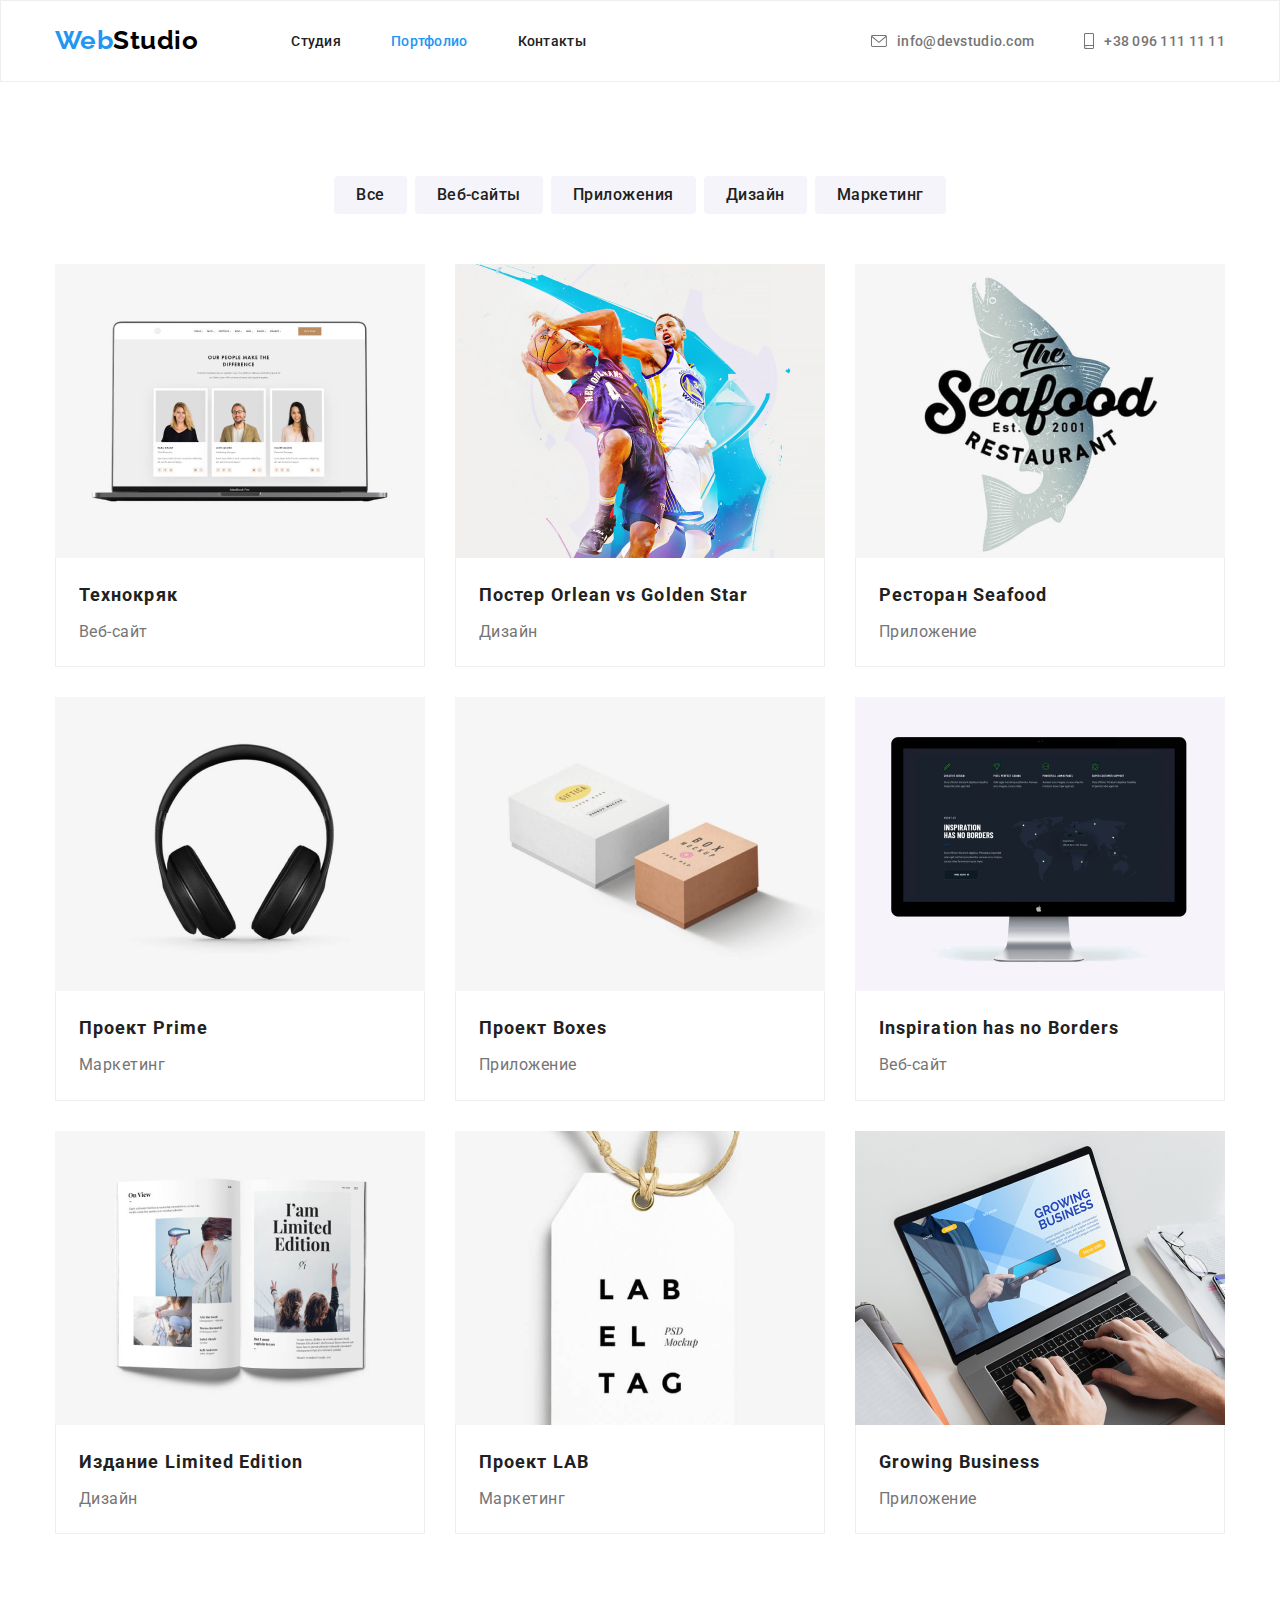
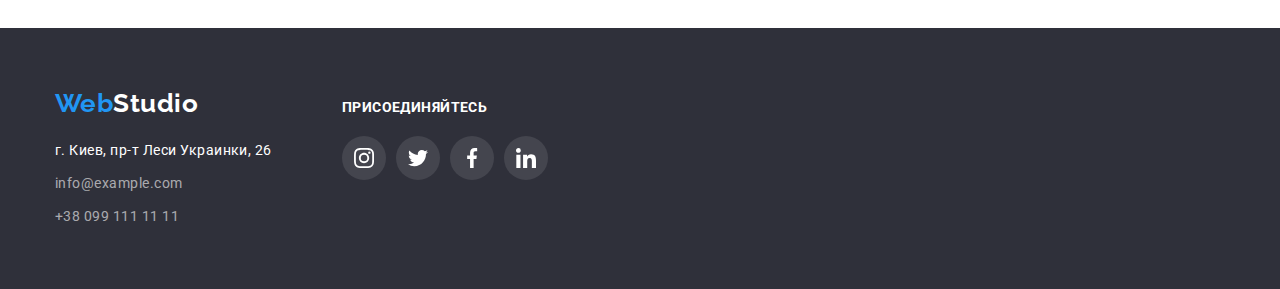
==== commit 7fae8aca: "HW 4" ====
--- a/portfolio.html
+++ b/portfolio.html
@@ -38,16 +38,16 @@
         <ul class="contact-list">
           <li class="contact-item">
             <a class="contact-link" href="mailto:info@devstudio.com">
-              <svg class="contanct-icon-envelope">
-                <use href="./images/iconso.svg#icon-envelope"></use>
+              <svg class="contanct-icon" width="16px" height="12px">
+                <use href="./images/icons.svg#icon-envelope"></use>
               </svg>
               info@devstudio.com
             </a>
           </li>
           <li class="contact-item">
             <a class="contact-link" href="tel:+380961111111">
-              <svg class="contanct-icon-smartphone">
-                <use href="./images/iconso.svg#icon-smartphone"></use>
+              <svg class="contanct-icon" width="10px" height="16px">
+                <use href="./images/icons.svg#icon-smartphone"></use>
               </svg>
               +38 096 111 11 11
             </a>
@@ -216,28 +216,28 @@
             <li class="social-item">
               <a href="" class="social-link">
                 <svg class="social-icon" width="20" height="20">
-                  <use href="./images/iconso.svg#icon-instagram"></use>
-                </svg>
-              </a>
-            </li>
-            <li class="social-item">
-              <a href="" class="social-link">
-                <svg class="social-icon" width="20" height="20">
-                  <use href="./images/iconso.svg#icon-twitter"></use>
-                </svg>
-              </a>
-            </li>
-            <li class="social-item">
-              <a href="" class="social-link">
-                <svg class="social-icon" width="20" height="20">
-                  <use href="./images/iconso.svg#icon-facebook"></use>
-                </svg>
-              </a>
-            </li>
-            <li class="social-item">
-              <a href="" class="social-link">
-                <svg class="social-icon" width="20" height="20">
-                  <use href="./images/iconso.svg#icon-linkedin"></use>
+                  <use href="./images/icons.svg#icon-instagram"></use>
+                </svg>
+              </a>
+            </li>
+            <li class="social-item">
+              <a href="" class="social-link">
+                <svg class="social-icon" width="20" height="20">
+                  <use href="./images/icons.svg#icon-twitter"></use>
+                </svg>
+              </a>
+            </li>
+            <li class="social-item">
+              <a href="" class="social-link">
+                <svg class="social-icon" width="20" height="20">
+                  <use href="./images/icons.svg#icon-facebook"></use>
+                </svg>
+              </a>
+            </li>
+            <li class="social-item">
+              <a href="" class="social-link">
+                <svg class="social-icon" width="20" height="20">
+                  <use href="./images/icons.svg#icon-linkedin"></use>
                 </svg>
               </a>
             </li>
--- a/css/styles.css
+++ b/css/styles.css
@@ -339,13 +339,15 @@
   display: flex;
   flex-wrap: wrap;
 }
-.portfolio-item:nth-child(-n + 6) {
+.portfolio-item {
+  width: 370px;
+  margin-right: 30px;
   margin-bottom: 30px;
 }
-.portfolio-item {
-  margin-right: 30px;
-}
-.portfolio-item:nth-child(3n + 3) {
+.portfolio-item:nth-last-child(-n + 3) {
+  margin-bottom: 0;
+}
+.portfolio-item:nth-child(3n) {
   margin-right: 0;
 }
 .portfolio-text-wraper {
@@ -356,7 +358,6 @@
 .portfolio-item-discription {
   margin-top: 4px;
 }
-
 /*container footer*/
 .footer-section {
   padding: 60px 0;
@@ -376,27 +377,17 @@
   display: flex;
   align-items: center;
 }
-.contanct-icon-envelope {
-  width: 16px;
-  height: 12px;
+.contanct-icon {
   margin-right: 10px;
   cursor: pointer;
-}
-.contanct-icon-envelope {
   fill: currentColor;
 }
-.contanct-icon-smartphone {
-  width: 10px;
-  height: 16px;
-  margin-right: 10px;
-  cursor: pointer;
-}
-.contanct-icon-smartphone {
-  fill: currentColor;
-}
+
 /*hero*/
 
 .hero {
+  width: 1600px;
+  margin: 0 auto;
   background-image: linear-gradient(to right, rgba(47, 48, 58, 0.4), rgba(47, 48, 58, 0.4)),
     url('../images/hero.jpg');
   background-position: center;
@@ -404,26 +395,13 @@
 }
 /*features*/
 
-.feature-item::before {
-  display: block;
-  content: '';
-  height: 120px;
+.feature-item-block {
+  display: flex;
+  justify-content: center;
+  padding: 25px 0;
   background-color: var(--background-section);
   margin-bottom: 30px;
-  background-repeat: no-repeat;
-  background-position: center;
-}
-.icon-antena::before {
-  background-image: url(../images/antena.svg);
-}
-.icon-watch::before {
-  background-image: url(../images/watch.svg);
-}
-.icon-vector::before {
-  background-image: url(../images/vector.svg);
-}
-.icon-astronaut::before {
-  background-image: url(../images/astronaut.svg);
+  border-radius: 4px;
 }
 
 /*team social*/
@@ -467,6 +445,9 @@
 
 .customers-list {
   display: flex;
+}
+.customers-item:not(:last-child) {
+  margin-right: 30px;
 }
 .customers-link {
   display: flex;
@@ -479,9 +460,6 @@
   background-color: var(--background-primary);
   color: var(--icon-color);
 }
-.customers-item:not(:last-child) {
-  margin-right: 30px;
-}
 .customers-link:hover,
 .customers-link:focus {
   border-color: var(--accent);
@@ -523,30 +501,33 @@
   align-items: center;
   justify-content: center;
   background-color: rgba(255, 255, 255, 0.1);
+  color: var(--background-primary);
 }
 .social-link:hover,
 .social-link:focus {
   background-color: var(--accent);
+  color: var(--background-primary);
 }
 .social-icon {
-  fill: var(--background-primary);
+  fill: currentColor;
 }
 
 /*buttons*/
-.buttons-item:hover,
-.buttons-item:focus {
+
+.secondary-button:hover,
+.secondary-button:focus {
+  color: var(--background-primary);
+  background-color: var(--accent);
+  cursor: pointer;
   box-shadow: 0px 3px 1px rgba(0, 0, 0, 0.1), 0px 1px 2px rgba(0, 0, 0, 0.08),
     0px 2px 2px rgba(0, 0, 0, 0.12);
   border-radius: 4px;
 }
+
 /*portfolio*/
 
-.portfolio-link {
-  display: block;
-}
-.portfolio-link:hover,
-.portfolio-link:focus {
-  border: 1px solid #eeeeee;
+.portfolio-item:hover,
+.portfolio-item:focus {
   box-sizing: border-box;
   box-shadow: 0px 1px 1px rgba(0, 0, 0, 0.12), 0px 4px 4px rgba(0, 0, 0, 0.06),
     1px 4px 6px rgba(0, 0, 0, 0.16);
